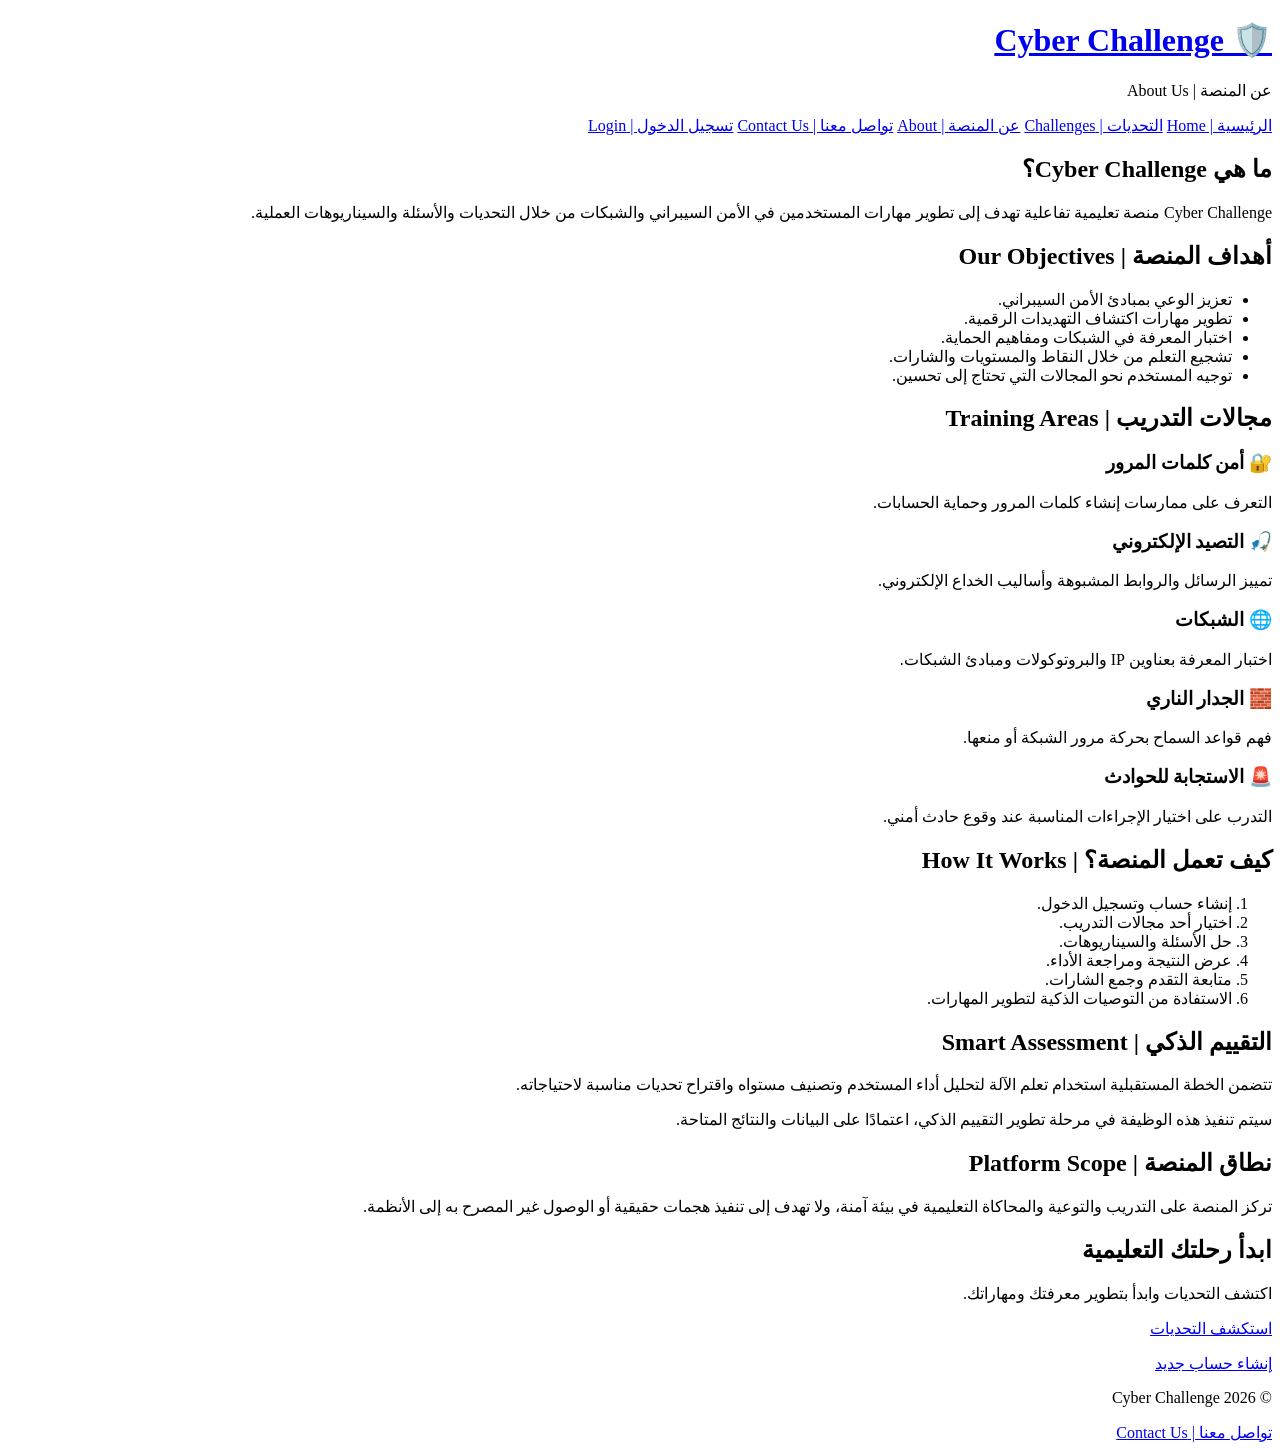
==== pages/about.html @ 9b0a6bcb "Add files via upload" ====
<!DOCTYPE html>
<html lang="ar" dir="rtl">

<head>
    <meta charset="UTF-8">
    <meta name="viewport" content="width=device-width, initial-scale=1.0">

    <meta name="description"
        content="تعرف على منصة Cyber Challenge وأهدافها ومجالات التدريب في الأمن السيبراني والشبكات">

    <title>عن المنصة | Cyber Challenge</title>
</head>

<body>

    <!-- Header -->
    <header>
        <a href="../index.html">
            <h1>🛡️ Cyber Challenge</h1>
        </a>

        <p>عن المنصة | About Us</p>
    </header>

    <!-- Navigation -->
    <nav aria-label="التنقل الرئيسي">
        <a href="../index.html">الرئيسية | Home</a>
        <a href="challenges.html">التحديات | Challenges</a>
        <a href="about.html" aria-current="page">عن المنصة | About</a>
        <a href="contact.html">تواصل معنا | Contact Us</a>
        <a href="login.html">تسجيل الدخول | Login</a>
    </nav>

    <!-- Main Content -->
    <main>

        <!-- About the Platform -->
        <section aria-labelledby="about-title">

            <h2 id="about-title">ما هي Cyber Challenge؟</h2>

            <p>
                Cyber Challenge منصة تعليمية تفاعلية تهدف إلى تطوير
                مهارات المستخدمين في الأمن السيبراني والشبكات
                من خلال التحديات والأسئلة والسيناريوهات العملية.
            </p>

        </section>

        <!-- Objectives -->
        <section aria-labelledby="objectives-title">

            <h2 id="objectives-title">أهداف المنصة | Our Objectives</h2>

            <ul>
                <li>تعزيز الوعي بمبادئ الأمن السيبراني.</li>
                <li>تطوير مهارات اكتشاف التهديدات الرقمية.</li>
                <li>اختبار المعرفة في الشبكات ومفاهيم الحماية.</li>
                <li>تشجيع التعلم من خلال النقاط والمستويات والشارات.</li>
                <li>توجيه المستخدم نحو المجالات التي تحتاج إلى تحسين.</li>
            </ul>

        </section>

        <!-- Training Areas -->
        <section aria-labelledby="areas-title">

            <h2 id="areas-title">مجالات التدريب | Training Areas</h2>

            <article>
                <h3>🔐 أمن كلمات المرور</h3>
                <p>التعرف على ممارسات إنشاء كلمات المرور وحماية الحسابات.</p>
            </article>

            <article>
                <h3>🎣 التصيد الإلكتروني</h3>
                <p>تمييز الرسائل والروابط المشبوهة وأساليب الخداع الإلكتروني.</p>
            </article>

            <article>
                <h3>🌐 الشبكات</h3>
                <p>اختبار المعرفة بعناوين IP والبروتوكولات ومبادئ الشبكات.</p>
            </article>

            <article>
                <h3>🧱 الجدار الناري</h3>
                <p>فهم قواعد السماح بحركة مرور الشبكة أو منعها.</p>
            </article>

            <article>
                <h3>🚨 الاستجابة للحوادث</h3>
                <p>التدرب على اختيار الإجراءات المناسبة عند وقوع حادث أمني.</p>
            </article>

        </section>

        <!-- How It Works -->
        <section aria-labelledby="how-title">

            <h2 id="how-title">كيف تعمل المنصة؟ | How It Works</h2>

            <ol>
                <li>إنشاء حساب وتسجيل الدخول.</li>
                <li>اختيار أحد مجالات التدريب.</li>
                <li>حل الأسئلة والسيناريوهات.</li>
                <li>عرض النتيجة ومراجعة الأداء.</li>
                <li>متابعة التقدم وجمع الشارات.</li>
                <li>الاستفادة من التوصيات الذكية لتطوير المهارات.</li>
            </ol>

        </section>

        <!-- Smart Assessment -->
        <section aria-labelledby="smart-title">

            <h2 id="smart-title">التقييم الذكي | Smart Assessment</h2>

            <p>
                تتضمن الخطة المستقبلية استخدام تعلم الآلة
                لتحليل أداء المستخدم وتصنيف مستواه واقتراح
                تحديات مناسبة لاحتياجاته.
            </p>

            <p>
                سيتم تنفيذ هذه الوظيفة في مرحلة تطوير التقييم الذكي،
                اعتمادًا على البيانات والنتائج المتاحة.
            </p>

        </section>

        <!-- Educational Scope -->
        <section aria-labelledby="scope-title">

            <h2 id="scope-title">نطاق المنصة | Platform Scope</h2>

            <p>
                تركز المنصة على التدريب والتوعية والمحاكاة التعليمية
                في بيئة آمنة، ولا تهدف إلى تنفيذ هجمات حقيقية
                أو الوصول غير المصرح به إلى الأنظمة.
            </p>

        </section>

        <!-- Call to Action -->
        <section aria-labelledby="start-title">

            <h2 id="start-title">ابدأ رحلتك التعليمية</h2>

            <p>
                اكتشف التحديات وابدأ بتطوير معرفتك ومهاراتك.
            </p>

            <a href="challenges.html">استكشف التحديات</a>

            <p>
                <a href="register.html">إنشاء حساب جديد</a>
            </p>

        </section>

    </main>

    <!-- Footer -->
    <footer>
        <p>© 2026 Cyber Challenge</p>
        <a href="contact.html">تواصل معنا | Contact Us</a>
    </footer>

</body>

</html>
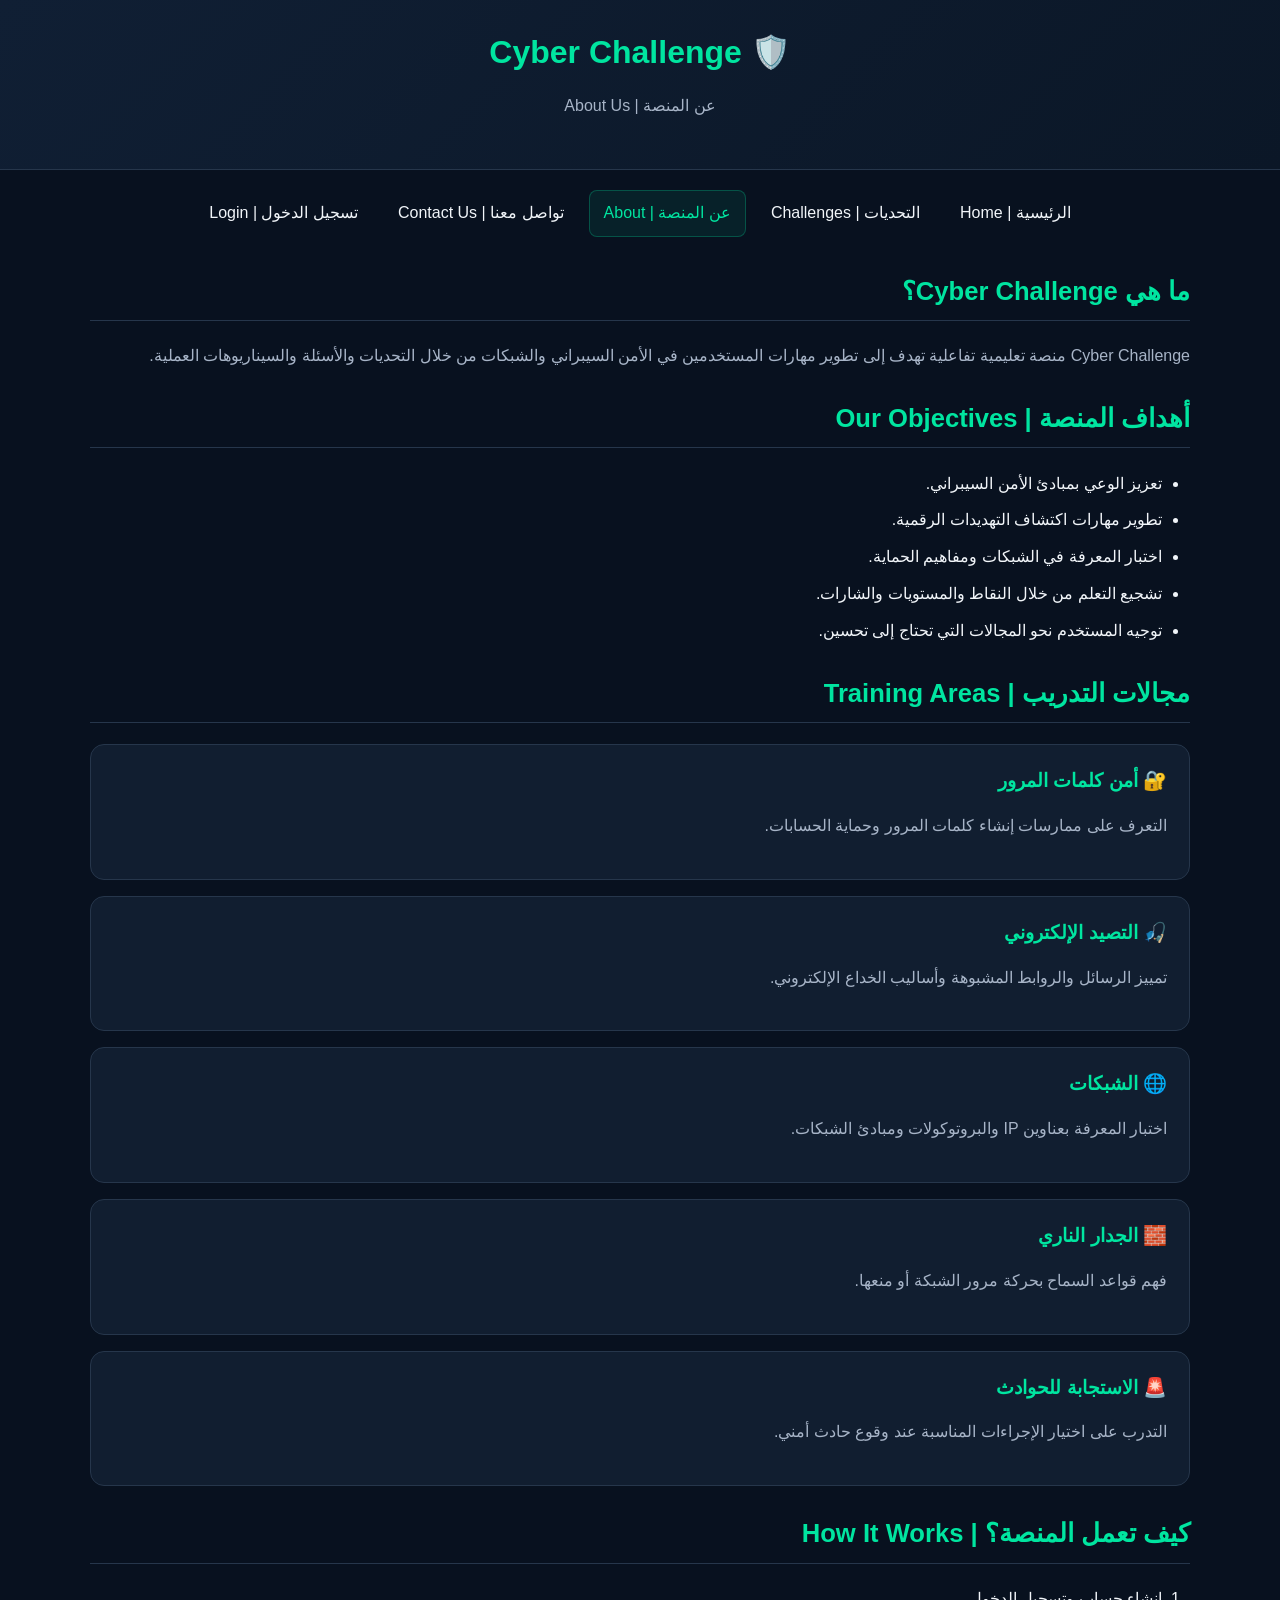
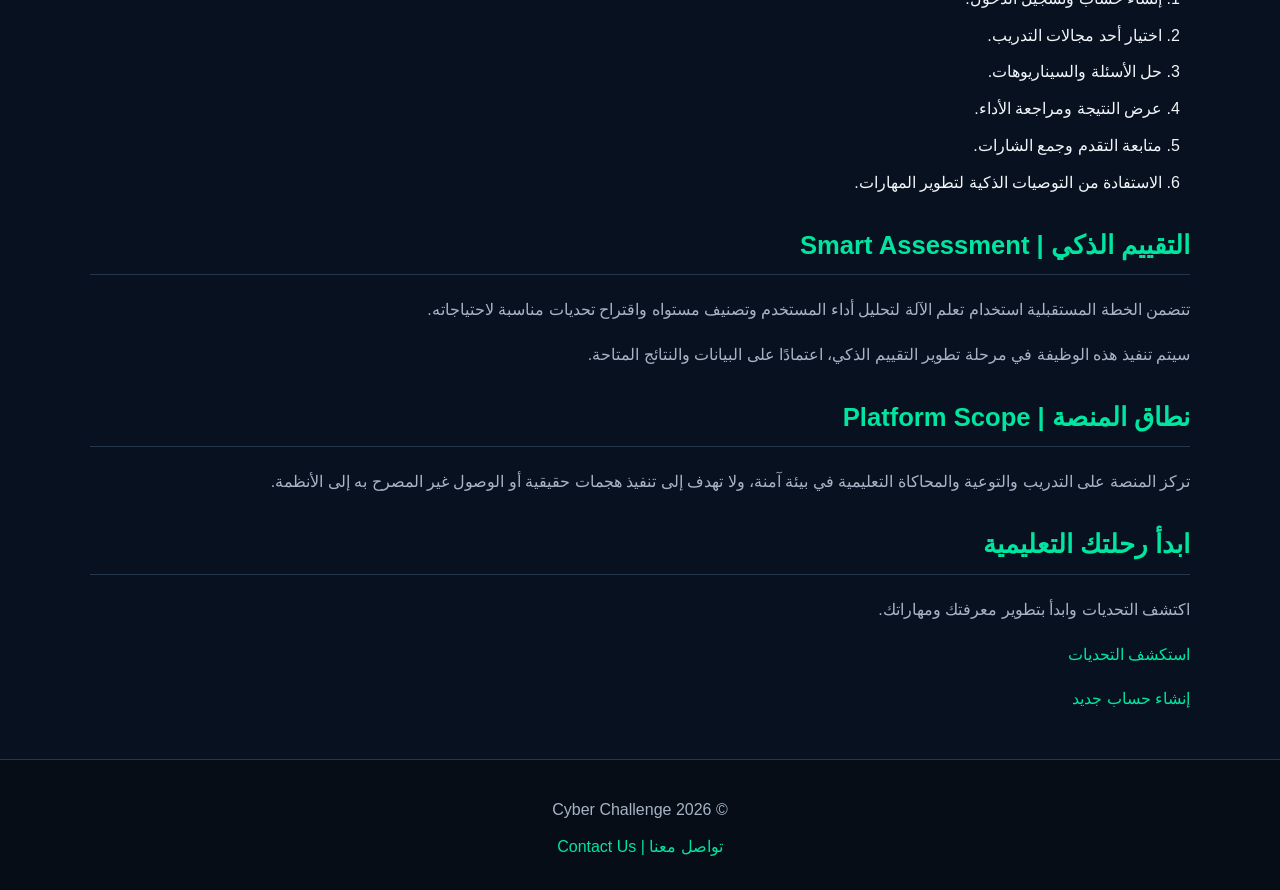
==== commit ba8ac545: "Add stylesheet link to about.html" ====
--- a/pages/about.html
+++ b/pages/about.html
@@ -9,6 +9,7 @@
         content="تعرف على منصة Cyber Challenge وأهدافها ومجالات التدريب في الأمن السيبراني والشبكات">
 
     <title>عن المنصة | Cyber Challenge</title>
+    <link rel="stylesheet" href="../style.css">
 </head>
 
 <body>
@@ -168,4 +169,4 @@
 
 </body>
 
-</html>+</html>
--- a/style.css
+++ b/style.css
@@ -0,0 +1,427 @@
+
+/* =====================================
+   Cyber Challenge - Main CSS
+   Version 1.0
+   ===================================== */
+
+/* 1. Global Settings */
+:root {
+    --bg-color: #08111f;
+    --surface-color: #111e30;
+    --surface-hover: #172840;
+    --primary-color: #00e5a0;
+    --primary-hover: #00c98b;
+    --text-color: #f1f5f9;
+    --muted-color: #a7b4c7;
+    --border-color: #26364b;
+    --danger-color: #ff647c;
+    --radius: 14px;
+    --transition: 0.25s ease;
+}
+
+* {
+    box-sizing: border-box;
+}
+
+html {
+    scroll-behavior: smooth;
+}
+
+body {
+    margin: 0;
+    font-family: Tahoma, Arial, sans-serif;
+    font-size: 16px;
+    line-height: 1.8;
+    color: var(--text-color);
+    background-color: var(--bg-color);
+    direction: rtl;
+}
+
+/* 2. Headings and Text */
+h1,
+h2,
+h3,
+h4 {
+    line-height: 1.5;
+    margin-top: 0;
+}
+
+h1 {
+    font-size: 2rem;
+}
+
+h2 {
+    font-size: 1.6rem;
+    color: var(--primary-color);
+}
+
+h3 {
+    font-size: 1.2rem;
+}
+
+p {
+    color: var(--muted-color);
+}
+
+a {
+    color: var(--primary-color);
+    text-decoration: none;
+    transition: color var(--transition);
+}
+
+a:hover {
+    color: var(--primary-hover);
+}
+
+/* 3. Header */
+header {
+    padding: 28px 6%;
+    text-align: center;
+    background: linear-gradient(
+        135deg,
+        #101f34,
+        #0b1727
+    );
+    border-bottom: 1px solid var(--border-color);
+}
+
+header h1 {
+    margin-bottom: 8px;
+    color: var(--primary-color);
+}
+
+header p {
+    margin-bottom: 20px;
+}
+
+/* 4. Navigation */
+nav {
+    display: flex;
+    flex-wrap: wrap;
+    justify-content: center;
+    align-items: center;
+    gap: 10px;
+    margin-top: 20px;
+}
+
+nav a {
+    display: inline-block;
+    padding: 8px 14px;
+    color: var(--text-color);
+    border: 1px solid transparent;
+    border-radius: 8px;
+    transition: all var(--transition);
+}
+
+nav a:hover,
+nav a.active,
+nav a[aria-current="page"] {
+    color: var(--primary-color);
+    background-color: rgba(0, 229, 160, 0.08);
+    border-color: rgba(0, 229, 160, 0.25);
+}
+
+/* 5. Main Content */
+main {
+    width: min(1100px, 92%);
+    margin: 35px auto;
+    min-height: 50vh;
+}
+
+main > section,
+main > article,
+main > form {
+    margin-bottom: 28px;
+}
+
+section {
+    margin-bottom: 32px;
+}
+
+section > h2 {
+    padding-bottom: 10px;
+    border-bottom: 1px solid var(--border-color);
+}
+
+/* 6. Cards and Articles */
+article {
+    padding: 22px;
+    margin: 16px 0;
+    background-color: var(--surface-color);
+    border: 1px solid var(--border-color);
+    border-radius: var(--radius);
+    transition:
+        transform var(--transition),
+        border-color var(--transition),
+        background-color var(--transition);
+}
+
+article:hover {
+    transform: translateY(-3px);
+    border-color: var(--primary-color);
+    background-color: var(--surface-hover);
+}
+
+article h3 {
+    color: var(--primary-color);
+    margin-bottom: 10px;
+}
+
+/* 7. Buttons and Action Links */
+button,
+input[type="submit"],
+input[type="button"],
+.button {
+    display: inline-block;
+    padding: 11px 22px;
+    font-family: inherit;
+    font-size: 1rem;
+    font-weight: bold;
+    color: #06131a;
+    background-color: var(--primary-color);
+    border: 1px solid var(--primary-color);
+    border-radius: 9px;
+    cursor: pointer;
+    transition: all var(--transition);
+}
+
+button:hover,
+input[type="submit"]:hover,
+input[type="button"]:hover,
+.button:hover {
+    background-color: var(--primary-hover);
+    border-color: var(--primary-hover);
+    color: #06131a;
+    transform: translateY(-2px);
+}
+
+main a.button {
+    text-align: center;
+}
+
+/* 8. Forms */
+form {
+    width: min(100%, 650px);
+    margin: 25px auto;
+    padding: 25px;
+    background-color: var(--surface-color);
+    border: 1px solid var(--border-color);
+    border-radius: var(--radius);
+}
+
+label {
+    display: block;
+    margin: 14px 0 6px;
+    color: var(--text-color);
+    font-weight: bold;
+}
+
+input:not([type="checkbox"]):not([type="radio"]):not([type="submit"]):not([type="button"]),
+select,
+textarea {
+    display: block;
+    width: 100%;
+    padding: 12px;
+    margin-bottom: 14px;
+    font: inherit;
+    color: var(--text-color);
+    background-color: #091525;
+    border: 1px solid var(--border-color);
+    border-radius: 8px;
+    outline: none;
+    transition: border-color var(--transition);
+}
+
+input:focus,
+select:focus,
+textarea:focus {
+    border-color: var(--primary-color);
+}
+
+input[type="checkbox"],
+input[type="radio"] {
+    accent-color: var(--primary-color);
+}
+
+textarea {
+    min-height: 130px;
+    resize: vertical;
+}
+
+::placeholder {
+    color: #8291a7;
+}
+
+/* 9. Tables */
+table {
+    width: 100%;
+    margin: 20px 0;
+    border-collapse: collapse;
+    background-color: var(--surface-color);
+    border: 1px solid var(--border-color);
+}
+
+th,
+td {
+    padding: 12px;
+    text-align: right;
+    border: 1px solid var(--border-color);
+}
+
+th {
+    color: var(--primary-color);
+    background-color: #172840;
+}
+
+tbody tr:nth-child(even) {
+    background-color: #0d192a;
+}
+
+/* 10. Lists */
+ol,
+ul {
+    padding-right: 28px;
+}
+
+li {
+    margin-bottom: 8px;
+}
+
+/* 11. Aside */
+aside {
+    padding: 20px;
+    margin: 25px 0;
+    background-color: rgba(0, 229, 160, 0.06);
+    border-right: 4px solid var(--primary-color);
+    border-radius: 8px;
+}
+
+aside h2,
+aside h3 {
+    color: var(--primary-color);
+}
+
+/* 12. Images and Media */
+img,
+video,
+iframe {
+    max-width: 100%;
+}
+
+img {
+    height: auto;
+    border-radius: 10px;
+}
+
+/* 13. Footer */
+footer {
+    padding: 28px 6%;
+    margin-top: 45px;
+    text-align: center;
+    background-color: #060d17;
+    border-top: 1px solid var(--border-color);
+}
+
+footer h3 {
+    color: var(--primary-color);
+}
+
+footer p {
+    margin: 8px 0;
+}
+
+/* 14. Feedback Messages */
+.success {
+    padding: 12px;
+    color: #8fffd6;
+    background-color: rgba(0, 229, 160, 0.08);
+    border: 1px solid var(--primary-color);
+    border-radius: 8px;
+}
+
+.error {
+    padding: 12px;
+    color: #ff9aaa;
+    background-color: rgba(255, 100, 124, 0.08);
+    border: 1px solid var(--danger-color);
+    border-radius: 8px;
+}
+
+/* 15. Accessibility */
+a:focus-visible,
+button:focus-visible,
+input:focus-visible,
+select:focus-visible,
+textarea:focus-visible {
+    outline: 2px solid var(--primary-color);
+    outline-offset: 3px;
+}
+
+/* 16. Responsive Design */
+@media (max-width: 768px) {
+    body {
+        font-size: 15px;
+    }
+
+    header {
+        padding: 22px 4%;
+    }
+
+    header h1 {
+        font-size: 1.7rem;
+    }
+
+    nav {
+        gap: 6px;
+    }
+
+    nav a {
+        padding: 7px 10px;
+        font-size: 0.9rem;
+    }
+
+    main {
+        width: 92%;
+        margin: 24px auto;
+    }
+
+    article {
+        padding: 16px;
+    }
+
+    form {
+        padding: 18px;
+    }
+
+    table {
+        font-size: 0.9rem;
+    }
+
+    th,
+    td {
+        padding: 8px;
+    }
+
+    footer {
+        padding: 22px 4%;
+    }
+}
+
+@media (max-width: 400px) {
+    nav {
+        flex-direction: column;
+        align-items: stretch;
+    }
+
+    nav a {
+        text-align: center;
+    }
+
+    h1 {
+        font-size: 1.5rem;
+    }
+
+    h2 {
+        font-size: 1.3rem;
+    }
+}
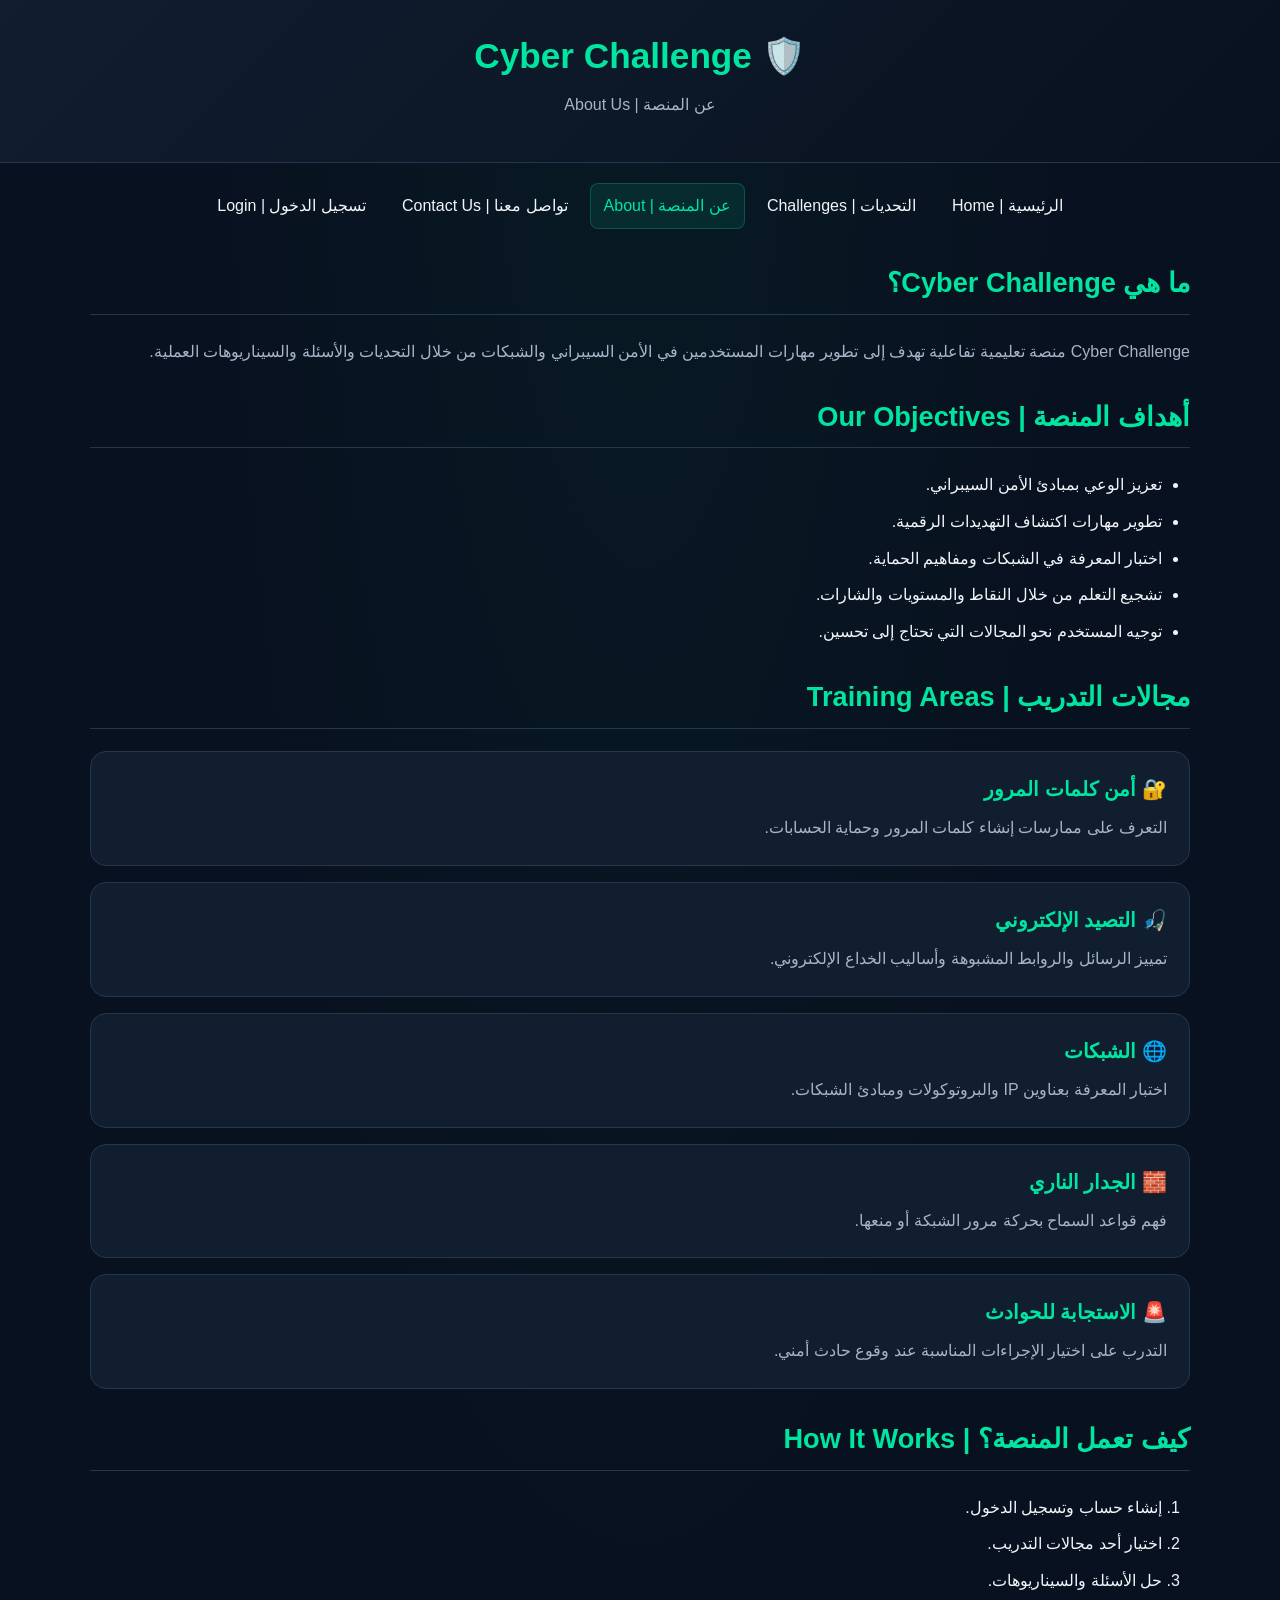
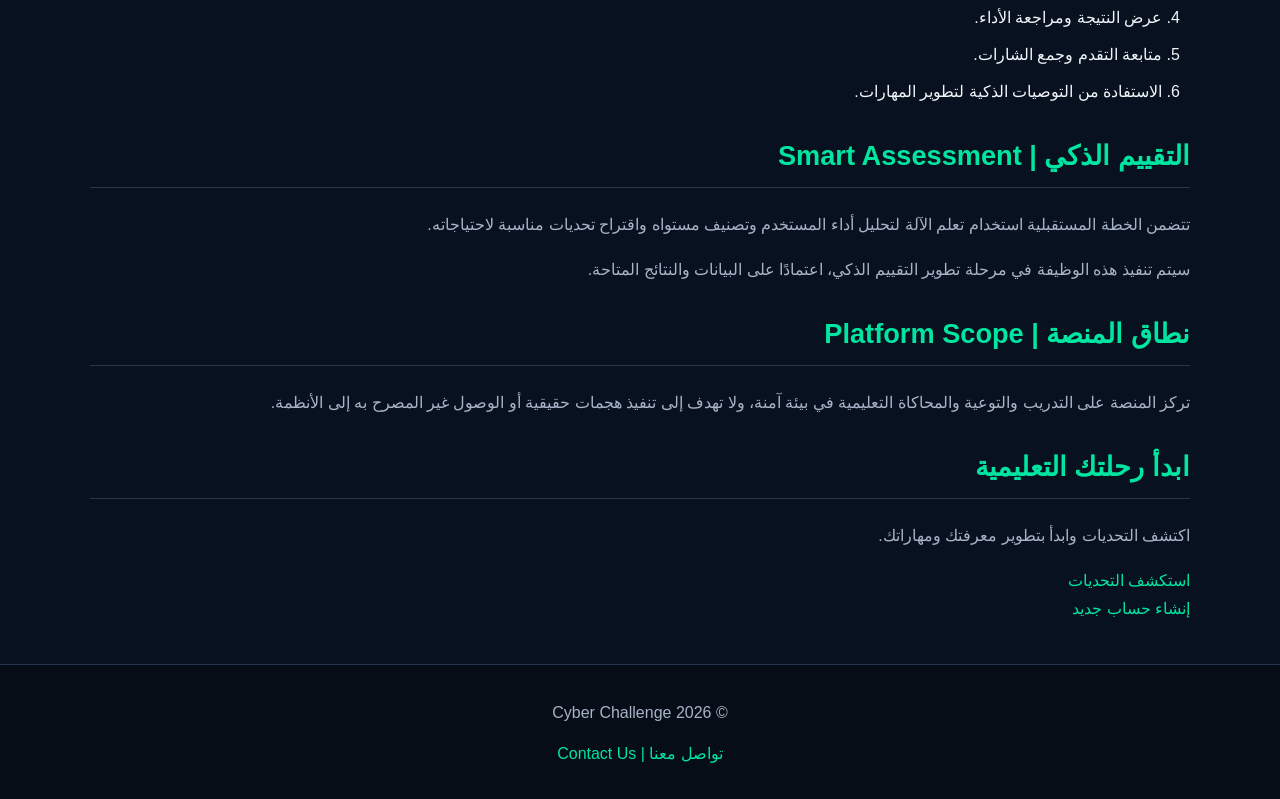
==== commit 29c32c41: "Add files via upload" ====
--- a/pages/about.html
+++ b/pages/about.html
@@ -2,6 +2,7 @@
 <html lang="ar" dir="rtl">
 
 <head>
+<link rel="stylesheet" href="../style.css">
     <meta charset="UTF-8">
     <meta name="viewport" content="width=device-width, initial-scale=1.0">
 
@@ -9,7 +10,6 @@
         content="تعرف على منصة Cyber Challenge وأهدافها ومجالات التدريب في الأمن السيبراني والشبكات">
 
     <title>عن المنصة | Cyber Challenge</title>
-    <link rel="stylesheet" href="../style.css">
 </head>
 
 <body>
@@ -166,7 +166,7 @@
         <p>© 2026 Cyber Challenge</p>
         <a href="contact.html">تواصل معنا | Contact Us</a>
     </footer>
-
+<script src="../script.js" defer></script>
 </body>
 
-</html>
+</html>
--- a/style.css
+++ b/style.css
@@ -1,427 +1,776 @@
 
-/* =====================================
-   Cyber Challenge - Main CSS
-   Version 1.0
-   ===================================== */
-
-/* 1. Global Settings */
+/* ==================================================
+   Cyber Challenge
+   Main Stylesheet - Version 3.0
+   Responsive | Accessible | RTL | Unified Design
+   ================================================== */
+
+
+/* 1. Design Tokens */
+
 :root {
+    color-scheme: dark;
+
     --bg-color: #08111f;
     --surface-color: #111e30;
     --surface-hover: #172840;
+    --surface-soft: #0c192a;
+
     --primary-color: #00e5a0;
     --primary-hover: #00c98b;
+    --primary-soft: rgba(0, 229, 160, 0.09);
+
     --text-color: #f1f5f9;
     --muted-color: #a7b4c7;
+
     --border-color: #26364b;
     --danger-color: #ff647c;
-    --radius: 14px;
-    --transition: 0.25s ease;
-}
-
-* {
+
+    --radius-sm: 8px;
+    --radius-md: 12px;
+    --radius-lg: 16px;
+    --radius-xl: 22px;
+
+    --shadow-sm: 0 4px 12px rgba(0, 0, 0, 0.16);
+    --shadow-md: 0 10px 28px rgba(0, 0, 0, 0.24);
+
+    --container-width: 1100px;
+    --page-padding: 20px;
+
+    --transition: 0.22s ease;
+}
+
+
+/* 2. Reset */
+
+*,
+*::before,
+*::after {
     box-sizing: border-box;
 }
 
 html {
+    min-width: 320px;
     scroll-behavior: smooth;
+    scroll-padding-top: 20px;
+    overflow-wrap: break-word;
 }
 
 body {
+    min-width: 320px;
+    min-height: 100vh;
     margin: 0;
+
     font-family: Tahoma, Arial, sans-serif;
     font-size: 16px;
     line-height: 1.8;
+
     color: var(--text-color);
-    background-color: var(--bg-color);
+    background:
+        radial-gradient(
+            ellipse at top,
+            rgba(0, 229, 160, 0.045),
+            transparent 48%
+        ),
+        var(--bg-color);
+
     direction: rtl;
-}
-
-/* 2. Headings and Text */
-h1,
-h2,
-h3,
-h4 {
-    line-height: 1.5;
-    margin-top: 0;
-}
-
-h1 {
-    font-size: 2rem;
-}
-
-h2 {
-    font-size: 1.6rem;
-    color: var(--primary-color);
-}
-
-h3 {
-    font-size: 1.2rem;
-}
-
-p {
-    color: var(--muted-color);
-}
+    text-align: right;
+}
+
+img,
+video,
+iframe,
+svg {
+    max-width: 100%;
+}
+
+img,
+video {
+    height: auto;
+}
+
+button,
+input,
+select,
+textarea {
+    max-width: 100%;
+    font: inherit;
+}
+
+button,
+input,
+select,
+textarea {
+    color: inherit;
+}
+
+::selection {
+    color: var(--bg-color);
+    background: var(--primary-color);
+}
+
+
+/* 3. Links */
 
 a {
     color: var(--primary-color);
     text-decoration: none;
-    transition: color var(--transition);
+
+    transition:
+        color var(--transition),
+        background-color var(--transition),
+        border-color var(--transition);
 }
 
 a:hover {
     color: var(--primary-hover);
 }
 
-/* 3. Header */
-header {
-    padding: 28px 6%;
-    text-align: center;
-    background: linear-gradient(
-        135deg,
-        #101f34,
-        #0b1727
-    );
-    border-bottom: 1px solid var(--border-color);
-}
-
-header h1 {
-    margin-bottom: 8px;
-    color: var(--primary-color);
-}
-
-header p {
-    margin-bottom: 20px;
-}
-
-/* 4. Navigation */
-nav {
-    display: flex;
-    flex-wrap: wrap;
-    justify-content: center;
-    align-items: center;
-    gap: 10px;
-    margin-top: 20px;
-}
-
-nav a {
-    display: inline-block;
-    padding: 8px 14px;
-    color: var(--text-color);
-    border: 1px solid transparent;
-    border-radius: 8px;
-    transition: all var(--transition);
-}
-
-nav a:hover,
-nav a.active,
-nav a[aria-current="page"] {
-    color: var(--primary-color);
-    background-color: rgba(0, 229, 160, 0.08);
-    border-color: rgba(0, 229, 160, 0.25);
-}
-
-/* 5. Main Content */
-main {
-    width: min(1100px, 92%);
-    margin: 35px auto;
-    min-height: 50vh;
-}
-
-main > section,
-main > article,
-main > form {
-    margin-bottom: 28px;
-}
-
-section {
-    margin-bottom: 32px;
-}
-
-section > h2 {
-    padding-bottom: 10px;
-    border-bottom: 1px solid var(--border-color);
-}
-
-/* 6. Cards and Articles */
-article {
-    padding: 22px;
-    margin: 16px 0;
-    background-color: var(--surface-color);
-    border: 1px solid var(--border-color);
-    border-radius: var(--radius);
-    transition:
-        transform var(--transition),
-        border-color var(--transition),
-        background-color var(--transition);
-}
-
-article:hover {
-    transform: translateY(-3px);
-    border-color: var(--primary-color);
-    background-color: var(--surface-hover);
-}
-
-article h3 {
-    color: var(--primary-color);
-    margin-bottom: 10px;
-}
-
-/* 7. Buttons and Action Links */
-button,
-input[type="submit"],
-input[type="button"],
-.button {
-    display: inline-block;
-    padding: 11px 22px;
-    font-family: inherit;
-    font-size: 1rem;
-    font-weight: bold;
-    color: #06131a;
-    background-color: var(--primary-color);
-    border: 1px solid var(--primary-color);
-    border-radius: 9px;
-    cursor: pointer;
-    transition: all var(--transition);
-}
-
-button:hover,
-input[type="submit"]:hover,
-input[type="button"]:hover,
-.button:hover {
-    background-color: var(--primary-hover);
-    border-color: var(--primary-hover);
-    color: #06131a;
-    transform: translateY(-2px);
-}
-
-main a.button {
-    text-align: center;
-}
-
-/* 8. Forms */
-form {
-    width: min(100%, 650px);
-    margin: 25px auto;
-    padding: 25px;
-    background-color: var(--surface-color);
-    border: 1px solid var(--border-color);
-    border-radius: var(--radius);
-}
-
-label {
-    display: block;
-    margin: 14px 0 6px;
-    color: var(--text-color);
-    font-weight: bold;
-}
-
-input:not([type="checkbox"]):not([type="radio"]):not([type="submit"]):not([type="button"]),
-select,
-textarea {
-    display: block;
-    width: 100%;
-    padding: 12px;
-    margin-bottom: 14px;
-    font: inherit;
-    color: var(--text-color);
-    background-color: #091525;
-    border: 1px solid var(--border-color);
-    border-radius: 8px;
-    outline: none;
-    transition: border-color var(--transition);
-}
-
-input:focus,
-select:focus,
-textarea:focus {
-    border-color: var(--primary-color);
-}
-
-input[type="checkbox"],
-input[type="radio"] {
-    accent-color: var(--primary-color);
-}
-
-textarea {
-    min-height: 130px;
-    resize: vertical;
-}
-
-::placeholder {
-    color: #8291a7;
-}
-
-/* 9. Tables */
-table {
-    width: 100%;
-    margin: 20px 0;
-    border-collapse: collapse;
-    background-color: var(--surface-color);
-    border: 1px solid var(--border-color);
-}
-
-th,
-td {
-    padding: 12px;
-    text-align: right;
-    border: 1px solid var(--border-color);
-}
-
-th {
-    color: var(--primary-color);
-    background-color: #172840;
-}
-
-tbody tr:nth-child(even) {
-    background-color: #0d192a;
-}
-
-/* 10. Lists */
-ol,
-ul {
-    padding-right: 28px;
-}
-
-li {
-    margin-bottom: 8px;
-}
-
-/* 11. Aside */
-aside {
-    padding: 20px;
-    margin: 25px 0;
-    background-color: rgba(0, 229, 160, 0.06);
-    border-right: 4px solid var(--primary-color);
-    border-radius: 8px;
-}
-
-aside h2,
-aside h3 {
-    color: var(--primary-color);
-}
-
-/* 12. Images and Media */
-img,
-video,
-iframe {
-    max-width: 100%;
-}
-
-img {
-    height: auto;
-    border-radius: 10px;
-}
-
-/* 13. Footer */
-footer {
-    padding: 28px 6%;
-    margin-top: 45px;
-    text-align: center;
-    background-color: #060d17;
-    border-top: 1px solid var(--border-color);
-}
-
-footer h3 {
-    color: var(--primary-color);
-}
-
-footer p {
-    margin: 8px 0;
-}
-
-/* 14. Feedback Messages */
-.success {
-    padding: 12px;
-    color: #8fffd6;
-    background-color: rgba(0, 229, 160, 0.08);
-    border: 1px solid var(--primary-color);
-    border-radius: 8px;
-}
-
-.error {
-    padding: 12px;
-    color: #ff9aaa;
-    background-color: rgba(255, 100, 124, 0.08);
-    border: 1px solid var(--danger-color);
-    border-radius: 8px;
-}
-
-/* 15. Accessibility */
 a:focus-visible,
 button:focus-visible,
 input:focus-visible,
 select:focus-visible,
 textarea:focus-visible {
     outline: 2px solid var(--primary-color);
+    outline-offset: 4px;
+}
+
+
+/* 4. Typography */
+
+h1,
+h2,
+h3,
+h4,
+h5,
+h6 {
+    margin-top: 0;
+    line-height: 1.5;
+    overflow-wrap: break-word;
+}
+
+h1 {
+    margin-bottom: 10px;
+    font-size: clamp(1.55rem, 4vw, 2.2rem);
+}
+
+h2 {
+    font-size: clamp(1.25rem, 3vw, 1.7rem);
+    color: var(--primary-color);
+}
+
+h3 {
+    font-size: clamp(1.05rem, 2.5vw, 1.25rem);
+}
+
+p {
+    margin-top: 0;
+    color: var(--muted-color);
+}
+
+small {
+    font-size: 0.875rem;
+}
+
+strong {
+    color: var(--text-color);
+}
+
+
+/* 5. Header */
+
+header {
+    padding: 30px var(--page-padding);
+    text-align: center;
+
+    background:
+        linear-gradient(
+            135deg,
+            rgba(17, 30, 48, 0.98),
+            rgba(8, 17, 31, 0.98)
+        );
+
+    border-bottom: 1px solid var(--border-color);
+}
+
+header h1 {
+    margin-bottom: 8px;
+    color: var(--primary-color);
+}
+
+header h2 {
+    margin: 12px 0;
+}
+
+header p {
+    max-width: 720px;
+    margin: 0 auto 12px;
+}
+
+header > a {
+    display: inline-block;
+}
+
+header > a:hover {
+    color: var(--primary-color);
+}
+
+
+/* 6. Navigation */
+
+nav {
+    display: flex;
+    flex-wrap: wrap;
+    justify-content: center;
+    align-items: center;
+    gap: 8px;
+
+    max-width: var(--container-width);
+    margin: 20px auto 0;
+}
+
+nav a {
+    display: inline-block;
+    padding: 8px 13px;
+
+    color: var(--text-color);
+    border: 1px solid transparent;
+    border-radius: var(--radius-sm);
+}
+
+nav a:hover,
+nav a.active,
+nav a[aria-current="page"] {
+    color: var(--primary-color);
+    background: var(--primary-soft);
+    border-color: rgba(0, 229, 160, 0.24);
+}
+
+
+/* 7. Main Layout */
+
+main {
+    width: min(
+        var(--container-width),
+        calc(100% - 2 * var(--page-padding))
+    );
+
+    min-height: 50vh;
+    margin: 34px auto;
+}
+
+main > section,
+main > article {
+    margin-bottom: 30px;
+}
+
+section {
+    min-width: 0;
+    margin-bottom: 28px;
+}
+
+section > h2 {
+    padding-bottom: 10px;
+    border-bottom: 1px solid var(--border-color);
+}
+
+section > p:last-child {
+    margin-bottom: 0;
+}
+
+
+/* 8. Cards */
+
+article {
+    min-width: 0;
+    padding: 22px;
+    margin: 16px 0;
+
+    background: var(--surface-color);
+    border: 1px solid var(--border-color);
+    border-radius: var(--radius-lg);
+
+    overflow-wrap: anywhere;
+
+    transition:
+        transform var(--transition),
+        border-color var(--transition),
+        background-color var(--transition),
+        box-shadow var(--transition);
+}
+
+article h3 {
+    margin-bottom: 10px;
+    color: var(--primary-color);
+}
+
+article p:last-child {
+    margin-bottom: 0;
+}
+
+@media (hover: hover) {
+    article:hover {
+        border-color: rgba(0, 229, 160, 0.55);
+        background: var(--surface-hover);
+        box-shadow: var(--shadow-sm);
+    }
+}
+
+
+/* 9. Buttons */
+
+button,
+input[type="submit"],
+input[type="button"],
+.button {
+    display: inline-block;
+    max-width: 100%;
+    padding: 11px 20px;
+
+    font-family: inherit;
+    font-size: 1rem;
+    font-weight: bold;
+    line-height: 1.5;
+    text-align: center;
+
+    color: #06131a;
+    background: var(--primary-color);
+
+    border: 1px solid var(--primary-color);
+    border-radius: var(--radius-sm);
+
+    cursor: pointer;
+
+    transition:
+        color var(--transition),
+        background-color var(--transition),
+        border-color var(--transition),
+        transform var(--transition);
+}
+
+button:hover,
+input[type="submit"]:hover,
+input[type="button"]:hover,
+.button:hover {
+    color: #06131a;
+    background: var(--primary-hover);
+    border-color: var(--primary-hover);
+}
+
+@media (hover: hover) {
+    button:hover,
+    input[type="submit"]:hover,
+    input[type="button"]:hover,
+    .button:hover {
+        transform: translateY(-2px);
+    }
+}
+
+button:disabled,
+input:disabled,
+select:disabled,
+textarea:disabled {
+    opacity: 0.55;
+    cursor: not-allowed;
+}
+
+
+/* 10. Forms */
+
+form {
+    width: min(100%, 650px);
+    margin: 24px auto;
+    padding: 24px;
+
+    background: var(--surface-color);
+    border: 1px solid var(--border-color);
+    border-radius: var(--radius-lg);
+    box-shadow: var(--shadow-sm);
+}
+
+label {
+    display: inline-block;
+    margin: 8px 0 6px;
+
+    color: var(--text-color);
+    font-weight: bold;
+}
+
+input:not([type="checkbox"]):not([type="radio"]):not([type="submit"]):not([type="button"]):not([type="reset"]),
+select,
+textarea {
+    display: block;
+    width: 100%;
+    min-width: 0;
+    padding: 11px 12px;
+    margin: 0 0 14px;
+
+    font-family: inherit;
+    font-size: 16px;
+    line-height: 1.5;
+
+    color: var(--text-color);
+    background: #091525;
+
+    border: 1px solid var(--border-color);
+    border-radius: var(--radius-sm);
+
+    transition:
+        border-color var(--transition),
+        box-shadow var(--transition);
+}
+
+input:focus,
+select:focus,
+textarea:focus {
+    border-color: var(--primary-color);
+    box-shadow: 0 0 0 3px rgba(0, 229, 160, 0.1);
+}
+
+input[type="checkbox"],
+input[type="radio"] {
+    accent-color: var(--primary-color);
+    cursor: pointer;
+}
+
+textarea {
+    min-height: 130px;
+    resize: vertical;
+}
+
+select {
+    cursor: pointer;
+}
+
+::placeholder {
+    color: #8291a7;
+    opacity: 1;
+}
+
+form button,
+form input[type="submit"] {
+    margin-top: 8px;
+}
+
+
+/* 11. Challenge Questions */
+
+fieldset {
+    min-width: 0;
+    padding: 18px;
+    margin: 0 0 22px;
+
+    background: var(--surface-soft);
+    border: 1px solid var(--border-color);
+    border-radius: var(--radius-md);
+}
+
+legend {
+    padding: 0 8px;
+    color: var(--primary-color);
+    font-weight: bold;
+}
+
+fieldset label {
+    display: inline;
+    margin: 0;
+    font-weight: normal;
+    cursor: pointer;
+}
+
+fieldset input[type="radio"] {
+    margin-left: 8px;
+    vertical-align: middle;
+}
+
+fieldset br {
+    display: block;
+    content: "";
+    margin-bottom: 10px;
+}
+
+fieldset input[type="radio"]:focus-visible {
+    outline: 2px solid var(--primary-color);
     outline-offset: 3px;
 }
 
-/* 16. Responsive Design */
+
+/* 12. Tables */
+
+table {
+    width: 100%;
+    margin: 20px 0;
+
+    border-collapse: collapse;
+    background: var(--surface-color);
+    border: 1px solid var(--border-color);
+}
+
+th,
+td {
+    padding: 12px;
+    text-align: right;
+    vertical-align: top;
+
+    border: 1px solid var(--border-color);
+}
+
+th {
+    color: var(--primary-color);
+    background: #172840;
+}
+
+tbody tr:nth-child(even) {
+    background: #0d192a;
+}
+
+.table-wrapper {
+    width: 100%;
+    overflow-x: auto;
+    -webkit-overflow-scrolling: touch;
+}
+
+.table-wrapper table {
+    min-width: 520px;
+}
+
+
+/* 13. Lists */
+
+ol,
+ul {
+    padding-right: 28px;
+}
+
+li {
+    margin-bottom: 8px;
+}
+
+li:last-child {
+    margin-bottom: 0;
+}
+
+
+/* 14. Aside and Information Panels */
+
+aside {
+    padding: 20px;
+    margin: 24px 0;
+
+    background: var(--primary-soft);
+    border: 1px solid rgba(0, 229, 160, 0.15);
+    border-right: 4px solid var(--primary-color);
+    border-radius: var(--radius-md);
+}
+
+aside h2,
+aside h3 {
+    color: var(--primary-color);
+}
+
+
+/* 15. Profile Details */
+
+dl {
+    padding: 18px;
+    margin: 20px 0;
+
+    background: var(--surface-color);
+    border: 1px solid var(--border-color);
+    border-radius: var(--radius-md);
+}
+
+dt {
+    margin-top: 14px;
+    color: var(--primary-color);
+    font-weight: bold;
+}
+
+dt:first-child {
+    margin-top: 0;
+}
+
+dd {
+    margin: 4px 0 0;
+    color: var(--muted-color);
+}
+
+
+/* 16. Images and Figures */
+
+img {
+    border-radius: var(--radius-sm);
+}
+
+figure {
+    margin: 20px 0;
+}
+
+figure img {
+    object-fit: cover;
+}
+
+figcaption {
+    margin-top: 8px;
+    color: var(--muted-color);
+    font-size: 0.9rem;
+}
+
+
+/* 17. Status Messages */
+
+.success {
+    padding: 12px;
+    color: #8fffd6;
+    background: rgba(0, 229, 160, 0.08);
+    border: 1px solid var(--primary-color);
+    border-radius: var(--radius-sm);
+}
+
+.error {
+    padding: 12px;
+    color: #ff9aaa;
+    background: rgba(255, 100, 124, 0.08);
+    border: 1px solid var(--danger-color);
+    border-radius: var(--radius-sm);
+}
+
+
+/* 18. Footer */
+
+footer {
+    padding: 26px var(--page-padding);
+    margin-top: 40px;
+
+    text-align: center;
+    background: #060d17;
+    border-top: 1px solid var(--border-color);
+}
+
+footer h3 {
+    color: var(--primary-color);
+}
+
+footer p {
+    margin: 8px 0;
+}
+
+footer a {
+    display: inline-block;
+    margin: 4px;
+}
+
+
+/* 19. Tablet Layout */
+
 @media (max-width: 768px) {
+    :root {
+        --page-padding: 16px;
+    }
+
     body {
         font-size: 15px;
     }
 
     header {
-        padding: 22px 4%;
-    }
-
-    header h1 {
-        font-size: 1.7rem;
-    }
-
-    nav {
-        gap: 6px;
-    }
-
-    nav a {
-        padding: 7px 10px;
-        font-size: 0.9rem;
-    }
-
-    main {
-        width: 92%;
-        margin: 24px auto;
-    }
-
-    article {
-        padding: 16px;
-    }
-
-    form {
-        padding: 18px;
-    }
-
-    table {
-        font-size: 0.9rem;
-    }
-
-    th,
-    td {
-        padding: 8px;
-    }
-
-    footer {
-        padding: 22px 4%;
-    }
-}
-
-@media (max-width: 400px) {
+        padding-top: 22px;
+        padding-bottom: 22px;
+    }
+
     nav {
         flex-direction: column;
         align-items: stretch;
+        gap: 6px;
     }
 
     nav a {
+        display: block;
+        width: 100%;
+        padding: 10px 12px;
         text-align: center;
     }
 
-    h1 {
-        font-size: 1.5rem;
-    }
-
-    h2 {
-        font-size: 1.3rem;
-    }
-}
+    main {
+        width: calc(100% - 2 * var(--page-padding));
+        margin-top: 24px;
+        margin-bottom: 24px;
+    }
+
+    article {
+        padding: 18px;
+    }
+
+    form {
+        padding: 20px;
+    }
+
+    fieldset {
+        padding: 14px;
+    }
+
+    th,
+    td {
+        padding: 9px;
+    }
+
+    footer {
+        padding-top: 22px;
+        padding-bottom: 22px;
+    }
+}
+
+
+/* 20. Small Phones */
+
+@media (max-width: 400px) {
+    :root {
+        --page-padding: 12px;
+    }
+
+    body {
+        font-size: 14px;
+    }
+
+    header h1 {
+        font-size: 1.4rem;
+    }
+
+    article {
+        padding: 14px;
+        margin: 12px 0;
+    }
+
+    form {
+        padding: 15px;
+    }
+
+    button,
+    input[type="submit"],
+    input[type="button"],
+    .button {
+        padding: 10px 14px;
+    }
+
+    fieldset {
+        padding: 12px;
+    }
+}
+
+
+/* 21. Reduced Motion */
+
+@media (prefers-reduced-motion: reduce) {
+    html {
+        scroll-behavior: auto;
+    }
+
+    *,
+    *::before,
+    *::after {
+        scroll-behavior: auto !important;
+        animation-duration: 0.01ms !important;
+        animation-iteration-count: 1 !important;
+        transition-duration: 0.01ms !important;
+    }
+}
